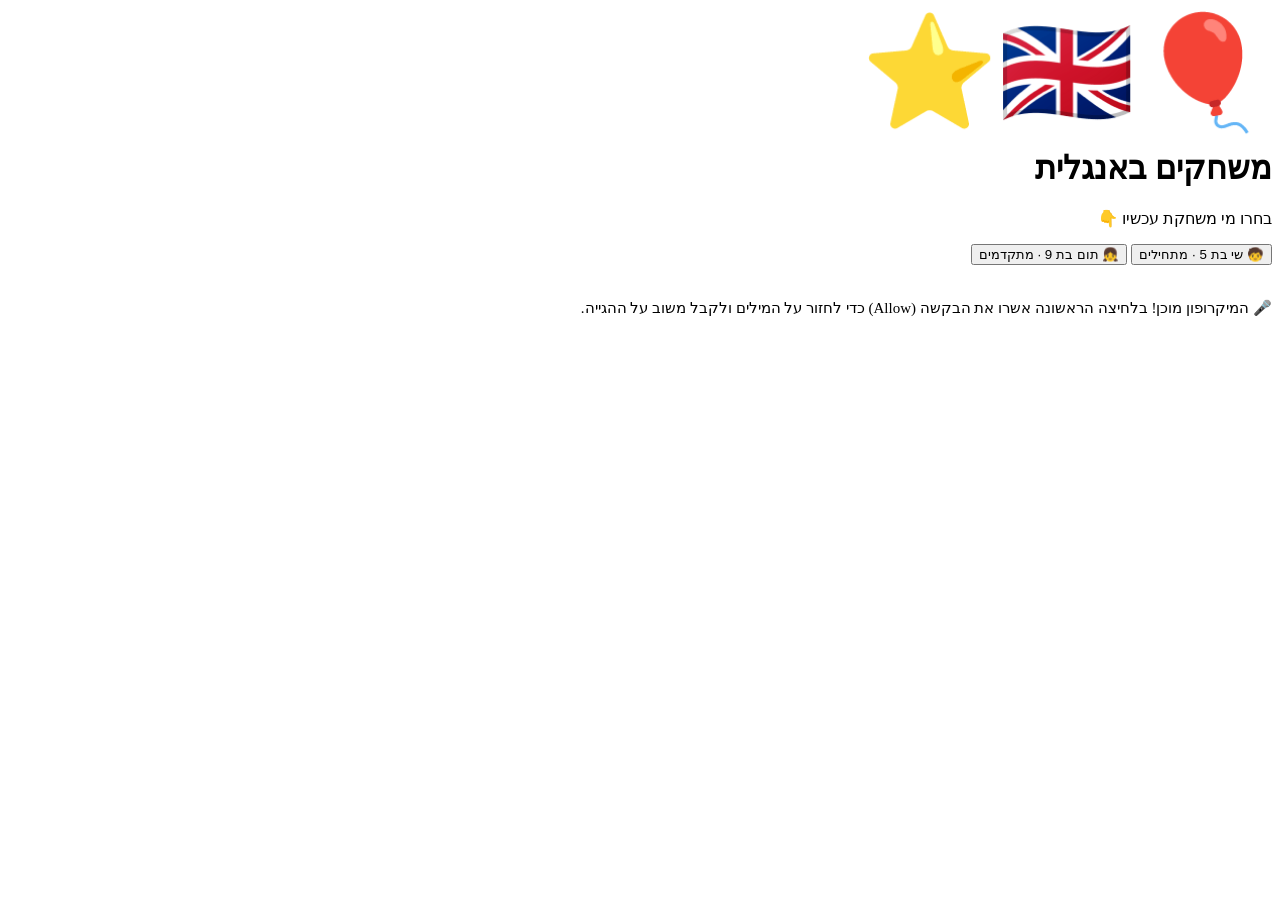
==== index.html @ ada5ebab "add index.html" ====
<!DOCTYPE html>
<html lang="he" dir="rtl">
<head>
  <meta charset="UTF-8" />
  <meta name="viewport" content="width=device-width, initial-scale=1.0, maximum-scale=1.0, user-scalable=no" />
  <title>משחקים באנגלית 🎈</title>
  <link rel="stylesheet" href="shared.css" />
  <style>
    .hero { font-size: clamp(54px, 12vw, 110px); line-height: 1; margin: 18px 0 4px; }
    .float { display:inline-block; animation: bob 3s ease-in-out infinite; }
    .float:nth-child(2){ animation-delay:.4s } .float:nth-child(3){ animation-delay:.8s }
    @keyframes bob { 0%,100%{ transform: translateY(0) } 50%{ transform: translateY(-14px) } }
    .footer-note { margin-top: 34px; color: var(--ink-soft); font-size: 15px; }
  </style>
</head>
<body>
  <div class="wrap">
    <div class="hero">
      <span class="float">🎈</span><span class="float">🇬🇧</span><span class="float">⭐</span>
    </div>
    <h1 class="page-title">משחקים באנגלית</h1>
    <p class="subtitle">בחרו מי משחקת עכשיו 👇</p>

    <div class="pickers">
      <button class="picker shai" onclick="go('shai.html')">
        <span class="ava">🧒</span>
        <span class="name">שי</span>
        <span class="age">בת 5 · מתחילים</span>
      </button>
      <button class="picker tom" onclick="go('tom.html')">
        <span class="ava">👧</span>
        <span class="name">תום</span>
        <span class="age">בת 9 · מתקדמים</span>
      </button>
    </div>

    <p class="footer-note" id="micTip"></p>
  </div>

  <script src="shared.js"></script>
  <script>
    function go(page) { soundPop(); primeAudio(); setTimeout(() => (location.href = page), 120); }
    // ברכת פתיחה קולית קצרה בעברית בלחיצה ראשונה
    document.addEventListener("pointerdown", () => speakHe("שלום! בחרו מי משחקת"), { once: true });

    // טיפ לגבי מיקרופון — תלוי אם נפתח דרך השרת (localhost) או ישירות מהקובץ
    const tip = document.getElementById("micTip");
    if (window.isSecureContext) {
      tip.innerHTML = "🎤 המיקרופון מוכן! בלחיצה הראשונה אשרו את הבקשה (Allow) כדי לחזור על המילים ולקבל משוב על ההגייה.";
    } else {
      tip.innerHTML = "💡 כדי לחזור על המילים עם משוב על ההגייה — סגרו ופתחו את המשחק עם הקובץ <b>הפעלה.bat</b> שבתיקייה (נפתח ב-Chrome עם מיקרופון). שאר המשחקים עובדים גם ככה.";
    }
  </script>
</body>
</html>
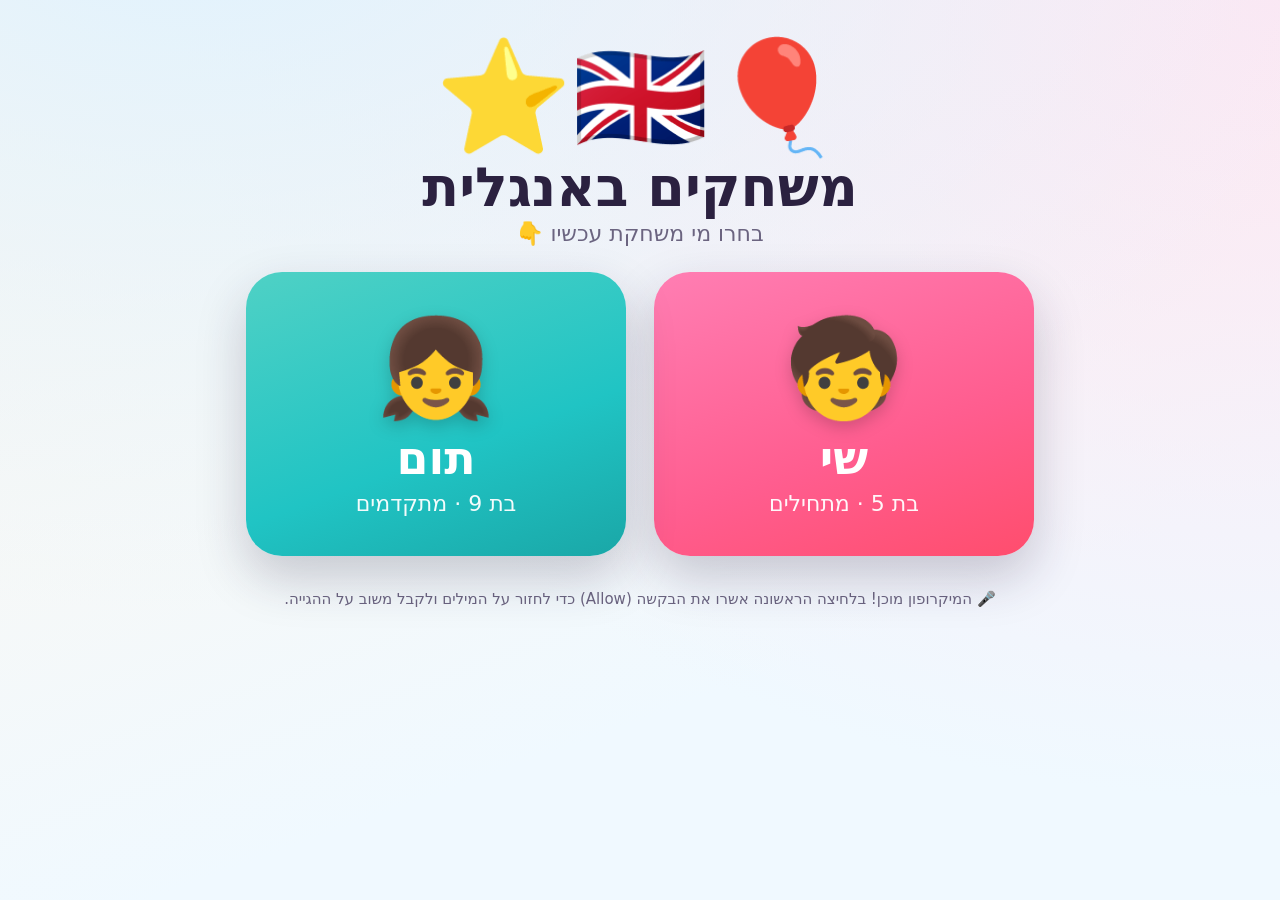
==== commit 334c4fa1: "fix: remove mistimed voice greeting on landing page" ====
--- a/index.html
+++ b/index.html
@@ -39,9 +39,11 @@
 
   <script src="shared.js"></script>
   <script>
-    function go(page) { soundPop(); primeAudio(); setTimeout(() => (location.href = page), 120); }
-    // ברכת פתיחה קולית קצרה בעברית בלחיצה ראשונה
-    document.addEventListener("pointerdown", () => speakHe("שלום! בחרו מי משחקת"), { once: true });
+    function go(page) {
+      if (window.speechSynthesis) speechSynthesis.cancel(); // לעצור כל דיבור לפני המעבר
+      soundPop(); primeAudio();
+      setTimeout(() => (location.href = page), 120);
+    }
 
     // טיפ לגבי מיקרופון — תלוי אם נפתח דרך השרת (localhost) או ישירות מהקובץ
     const tip = document.getElementById("micTip");
--- a/shared.css
+++ b/shared.css
@@ -0,0 +1,408 @@
+/* ============================================================
+   shared.css — מערכת עיצוב משותפת למשחקים
+   צבעוני, ידידותי לילדים, אותיות גדולות, כפתורים עגולים.
+   ============================================================ */
+
+:root {
+  --bg-1: #fff7ed;
+  --bg-2: #e0f2fe;
+  --ink: #2b2140;
+  --ink-soft: #6b6480;
+  --card: #ffffff;
+  --shadow: 0 14px 30px rgba(43, 33, 64, 0.14);
+  --shadow-lg: 0 22px 50px rgba(43, 33, 64, 0.22);
+  --radius: 28px;
+
+  /* ערכת צבעים מלאת חיים */
+  --pink: #ff5d8f;
+  --peach: #ff9f68;
+  --yellow: #ffd23f;
+  --green: #3ddc84;
+  --teal: #20c4c4;
+  --blue: #4d8bff;
+  --purple: #9b5de5;
+
+  /* נושאי הדמויות */
+  --shai: #ff5d8f;     /* שי בת 5 — ורוד */
+  --shai-2: #ffb3c9;
+  --tom: #20c4c4;      /* תום בת 9 — טורקיז */
+  --tom-2: #9ae6e6;
+}
+
+* { box-sizing: border-box; }
+
+html, body {
+  margin: 0;
+  padding: 0;
+  min-height: 100%;
+}
+
+body {
+  font-family: "Varela Round", "Comic Sans MS", "Trebuchet MS", "Segoe UI", system-ui, sans-serif;
+  color: var(--ink);
+  background:
+    radial-gradient(1200px 700px at 15% -10%, var(--bg-2), transparent),
+    radial-gradient(1100px 800px at 100% 0%, #fce7f3, transparent),
+    linear-gradient(160deg, var(--bg-1), #f0f9ff 70%);
+  background-attachment: fixed;
+  direction: rtl;
+  text-align: center;
+  -webkit-tap-highlight-color: transparent;
+  user-select: none;
+}
+
+/* ---------- פריסה כללית ---------- */
+.wrap {
+  max-width: 1000px;
+  margin: 0 auto;
+  padding: 24px 18px 60px;
+}
+
+.topbar {
+  display: flex;
+  align-items: center;
+  justify-content: space-between;
+  gap: 12px;
+  margin-bottom: 8px;
+}
+
+.btn-back {
+  border: none;
+  cursor: pointer;
+  background: #fff;
+  color: var(--ink);
+  font-size: 18px;
+  font-weight: 700;
+  padding: 12px 18px;
+  border-radius: 999px;
+  box-shadow: var(--shadow);
+  font-family: inherit;
+  transition: transform .12s ease;
+}
+.btn-back:hover { transform: translateY(-2px); }
+.btn-back:active { transform: scale(.95); }
+
+.score {
+  background: #fff;
+  border-radius: 999px;
+  padding: 12px 20px;
+  font-size: 20px;
+  font-weight: 800;
+  box-shadow: var(--shadow);
+}
+
+h1.page-title {
+  font-size: clamp(30px, 6vw, 54px);
+  margin: 6px 0 4px;
+  line-height: 1.1;
+  unicode-bidi: isolate;
+}
+.subtitle {
+  font-size: clamp(16px, 3vw, 22px);
+  color: var(--ink-soft);
+  margin: 0 0 26px;
+  unicode-bidi: isolate;
+}
+
+/* ---------- בחירת דמות (עמוד הבית) ---------- */
+.pickers {
+  display: flex;
+  gap: 28px;
+  flex-wrap: wrap;
+  justify-content: center;
+  margin-top: 18px;
+}
+.picker {
+  flex: 1 1 300px;
+  max-width: 380px;
+  border: none;
+  cursor: pointer;
+  font-family: inherit;
+  color: #fff;
+  border-radius: 36px;
+  padding: 40px 26px;
+  box-shadow: var(--shadow-lg);
+  transition: transform .15s ease, box-shadow .15s ease;
+  position: relative;
+  overflow: hidden;
+}
+.picker:hover { transform: translateY(-8px) scale(1.02); }
+.picker:active { transform: scale(.97); }
+.picker .ava { font-size: 96px; display: block; margin-bottom: 6px; filter: drop-shadow(0 6px 8px rgba(0,0,0,.18)); }
+.picker .name { display: block; font-size: 46px; font-weight: 900; }
+.picker .age { display: block; font-size: 22px; opacity: .95; margin-top: 6px; }
+.picker.shai { background: linear-gradient(160deg, #ff7eb3, #ff5d8f 60%, #ff4d6d); }
+.picker.tom  { background: linear-gradient(160deg, #4fd1c5, #20c4c4 60%, #1aa7a7); }
+
+/* ---------- רשת המשחקים ---------- */
+.games-grid {
+  display: grid;
+  grid-template-columns: repeat(auto-fit, minmax(210px, 1fr));
+  gap: 20px;
+  margin-top: 10px;
+}
+.game-card {
+  border: none;
+  cursor: pointer;
+  font-family: inherit;
+  color: #fff;
+  border-radius: var(--radius);
+  padding: 28px 18px;
+  box-shadow: var(--shadow);
+  transition: transform .14s ease, box-shadow .14s ease;
+  text-align: center;
+}
+.game-card:hover { transform: translateY(-6px); box-shadow: var(--shadow-lg); }
+.game-card:active { transform: scale(.96); }
+.game-card .ico { font-size: 60px; display: block; }
+.game-card .ttl { display: block; font-size: 24px; font-weight: 800; margin-top: 10px; unicode-bidi: isolate; }
+.game-card .sub { display: block; font-size: 15px; opacity: .95; margin-top: 4px; font-weight: 600; unicode-bidi: isolate; }
+
+.c-pink   { background: linear-gradient(160deg, #ff8fb1, var(--pink)); }
+.c-peach  { background: linear-gradient(160deg, #ffbf91, var(--peach)); }
+.c-yellow { background: linear-gradient(160deg, #ffe07a, var(--yellow)); color: #6b5500; }
+.c-green  { background: linear-gradient(160deg, #7defab, var(--green)); }
+.c-teal   { background: linear-gradient(160deg, #6fe0e0, var(--teal)); }
+.c-blue   { background: linear-gradient(160deg, #84adff, var(--blue)); }
+.c-purple { background: linear-gradient(160deg, #c08bf0, var(--purple)); }
+
+/* ---------- מסך משחק ---------- */
+.stage {
+  background: var(--card);
+  border-radius: 34px;
+  box-shadow: var(--shadow-lg);
+  padding: 30px 22px 38px;
+  margin-top: 14px;
+  min-height: 420px;
+  display: flex;
+  flex-direction: column;
+  align-items: center;
+  justify-content: center;
+  gap: 18px;
+}
+.hidden { display: none !important; }
+
+.prompt-he { font-size: clamp(20px, 4vw, 28px); font-weight: 800; color: var(--ink); }
+.prompt-en { font-size: clamp(18px, 3.5vw, 24px); font-weight: 700; color: var(--ink-soft); }
+
+.big-emoji {
+  font-size: clamp(110px, 26vw, 190px);
+  line-height: 1;
+  filter: drop-shadow(0 10px 14px rgba(0,0,0,.16));
+  animation: pop .4s ease;
+}
+.big-word {
+  font-size: clamp(40px, 9vw, 78px);
+  font-weight: 900;
+  letter-spacing: 2px;
+  direction: ltr;
+}
+
+@keyframes pop { 0% { transform: scale(.4); opacity: 0; } 70% { transform: scale(1.12); } 100% { transform: scale(1); opacity: 1; } }
+
+/* כפתורי פעולה גדולים */
+.actions { display: flex; gap: 14px; flex-wrap: wrap; justify-content: center; }
+.action {
+  border: none;
+  cursor: pointer;
+  font-family: inherit;
+  font-size: 22px;
+  font-weight: 800;
+  color: #fff;
+  padding: 18px 26px;
+  border-radius: 999px;
+  box-shadow: var(--shadow);
+  transition: transform .12s ease, filter .12s ease;
+  display: inline-flex;
+  align-items: center;
+  gap: 10px;
+}
+.action:hover { transform: translateY(-3px); filter: brightness(1.05); }
+.action:active { transform: scale(.95); }
+.action:disabled { opacity: .5; cursor: default; transform: none; }
+.action.listen { background: linear-gradient(160deg, #84adff, var(--blue)); }
+.action.speak  { background: linear-gradient(160deg, #ff8fb1, var(--pink)); }
+.action.next   { background: linear-gradient(160deg, #7defab, var(--green)); color: #0a4a26; }
+.action.ghost  { background: #eef0f6; color: var(--ink); box-shadow: none; }
+
+/* מצב הקלטה — דופק */
+.action.recording { animation: rec 1s ease-in-out infinite; }
+@keyframes rec { 0%,100% { box-shadow: 0 0 0 0 rgba(255,93,143,.6); } 50% { box-shadow: 0 0 0 18px rgba(255,93,143,0); } }
+
+/* בועת משוב */
+.feedback {
+  min-height: 56px;
+  font-size: clamp(20px, 4vw, 26px);
+  font-weight: 800;
+  padding: 10px 22px;
+  border-radius: 22px;
+  transition: all .2s ease;
+}
+.feedback.great { background: #dcfce7; color: #166534; animation: pop .35s ease; }
+.feedback.close { background: #fef9c3; color: #854d0e; }
+.feedback.try   { background: #fee2e2; color: #991b1b; }
+.feedback.heard { background: #e0e7ff; color: #3730a3; font-size: 18px; }
+
+/* בחירה מרובה (תמונות / מילים) */
+.choices {
+  display: grid;
+  grid-template-columns: repeat(auto-fit, minmax(130px, 1fr));
+  gap: 16px;
+  width: 100%;
+  max-width: 640px;
+}
+.choice {
+  border: 4px solid transparent;
+  cursor: pointer;
+  font-family: inherit;
+  background: #f8f9ff;
+  border-radius: 26px;
+  padding: 22px 10px;
+  box-shadow: var(--shadow);
+  transition: transform .12s ease, border-color .12s ease;
+}
+.choice:hover { transform: translateY(-4px); }
+.choice:active { transform: scale(.95); }
+.choice .ce { font-size: 64px; display: block; }
+.choice .cw { font-size: 26px; font-weight: 800; margin-top: 6px; direction: ltr; }
+.choice.correct { border-color: var(--green); background: #dcfce7; }
+.choice.wrong   { border-color: var(--pink); background: #fee2e2; animation: shake .4s; }
+@keyframes shake { 0%,100% { transform: translateX(0); } 25% { transform: translateX(-8px); } 75% { transform: translateX(8px); } }
+
+/* אותיות (זיהוי אות ראשונה / השלמת אותיות) */
+.letters { display: flex; gap: 10px; justify-content: center; flex-wrap: wrap; direction: ltr; }
+.letter {
+  width: 64px; height: 78px;
+  display: grid; place-items: center;
+  font-size: 44px; font-weight: 900;
+  background: #f1f5ff; border-radius: 16px;
+  box-shadow: inset 0 -4px 0 rgba(0,0,0,.06);
+}
+.letter.blank { background: #fff3bf; color: var(--ink-soft); border: 3px dashed #e0c200; }
+.letter.filled { background: #dcfce7; }
+.letter-pick {
+  border: none; cursor: pointer; font-family: inherit;
+  width: 64px; height: 64px; font-size: 36px; font-weight: 900;
+  border-radius: 16px; color: #fff;
+  background: linear-gradient(160deg, #c08bf0, var(--purple));
+  box-shadow: var(--shadow); transition: transform .1s ease;
+}
+.letter-pick:hover { transform: translateY(-3px); }
+.letter-pick:active { transform: scale(.9); }
+.letter-pick:disabled { opacity: .35; }
+
+/* קלפי זיכרון */
+.memory {
+  display: grid;
+  grid-template-columns: repeat(4, 1fr);
+  gap: 12px;
+  width: 100%;
+  max-width: 560px;
+}
+.mcard {
+  aspect-ratio: 1;
+  border: none; cursor: pointer; font-family: inherit;
+  border-radius: 18px;
+  font-size: 44px; font-weight: 800;
+  background: linear-gradient(160deg, #84adff, var(--blue));
+  color: #fff;
+  box-shadow: var(--shadow);
+  transition: transform .15s ease;
+  display: grid; place-items: center;
+}
+.mcard .face { display: none; direction: ltr; }
+.mcard.up { background: #fff; color: var(--ink); }
+.mcard.up .face { display: block; }
+.mcard.up .back { display: none; }
+.mcard.matched { background: #dcfce7; cursor: default; animation: pop .3s ease; }
+.mcard:active { transform: scale(.95); }
+
+/* פירור הוראות בראש המסך */
+.hint {
+  display: inline-flex; align-items: center; gap: 8px;
+  background: #fff; border-radius: 999px;
+  padding: 8px 16px; font-size: 16px; font-weight: 700;
+  color: var(--ink-soft); box-shadow: var(--shadow);
+  cursor: pointer;
+}
+
+/* קונפטי */
+#confetti { position: fixed; inset: 0; pointer-events: none; z-index: 50; }
+
+/* כוכבים שנאספו */
+.stars { font-size: 28px; letter-spacing: 4px; }
+
+@media (max-width: 560px) {
+  .memory { grid-template-columns: repeat(4, 1fr); }
+  .letter, .letter-pick { width: 50px; }
+  .letter { height: 64px; font-size: 34px; }
+}
+
+/* ---------- מסך התקדמות / שלבים ---------- */
+.level-badge {
+  font-size: clamp(54px, 12vw, 90px);
+  font-weight: 900;
+  line-height: 1;
+}
+.level-cap { font-size: clamp(18px, 4vw, 24px); color: var(--ink-soft); font-weight: 800; }
+.bar {
+  width: min(560px, 92%);
+  height: 30px;
+  background: #eef0f6;
+  border-radius: 999px;
+  overflow: hidden;
+  box-shadow: inset 0 2px 6px rgba(0,0,0,.08);
+}
+.bar > i {
+  display: block; height: 100%;
+  background: linear-gradient(90deg, var(--green), var(--teal), var(--blue));
+  border-radius: 999px;
+  transition: width .5s ease;
+}
+.trophies {
+  display: flex; gap: 8px; flex-wrap: wrap; justify-content: center;
+  font-size: 34px; min-height: 40px;
+}
+.trophies .none { font-size: 18px; color: var(--ink-soft); font-weight: 700; }
+
+.days-table {
+  width: min(560px, 96%);
+  border-collapse: collapse;
+  background: #fff;
+  border-radius: 20px;
+  overflow: hidden;
+  box-shadow: var(--shadow);
+  font-size: 18px;
+}
+.days-table th { background: #f1f5ff; padding: 12px; font-weight: 800; }
+.days-table td { padding: 12px; border-top: 2px solid #f1f5ff; font-weight: 700; }
+.days-table td.pts { color: var(--green); font-weight: 900; }
+.days-table tr.today td { background: #fff7ed; }
+.days-empty { color: var(--ink-soft); font-weight: 700; }
+
+/* ---------- חגיגת אליפות ---------- */
+.champ-overlay {
+  position: fixed; inset: 0; z-index: 60;
+  display: grid; place-items: center;
+  background: rgba(43,33,64,.55);
+  backdrop-filter: blur(4px);
+  animation: pop .4s ease;
+}
+.champ-card {
+  background: linear-gradient(160deg, #fff, #fff7ed);
+  border-radius: 36px; padding: 40px 34px; max-width: 420px; width: 88%;
+  box-shadow: var(--shadow-lg); text-align: center;
+}
+.champ-card .cup { font-size: 110px; animation: bob 1.4s ease-in-out infinite; }
+@keyframes bob { 0%,100%{transform:translateY(0)} 50%{transform:translateY(-12px)} }
+.champ-card h2 { font-size: 38px; margin: 6px 0; color: var(--pink); }
+.champ-card p { font-size: 20px; color: var(--ink-soft); margin: 4px 0 22px; }
+
+/* ---------- הודעת מיקרופון ---------- */
+.mic-note {
+  background: #fff7ed; border: 3px dashed #ffb37a;
+  border-radius: 18px; padding: 14px 18px; margin-top: 8px;
+  font-size: 16px; font-weight: 700; color: #9a5a00;
+  max-width: 560px;
+}
+.mic-note b { color: #cf6a00; }
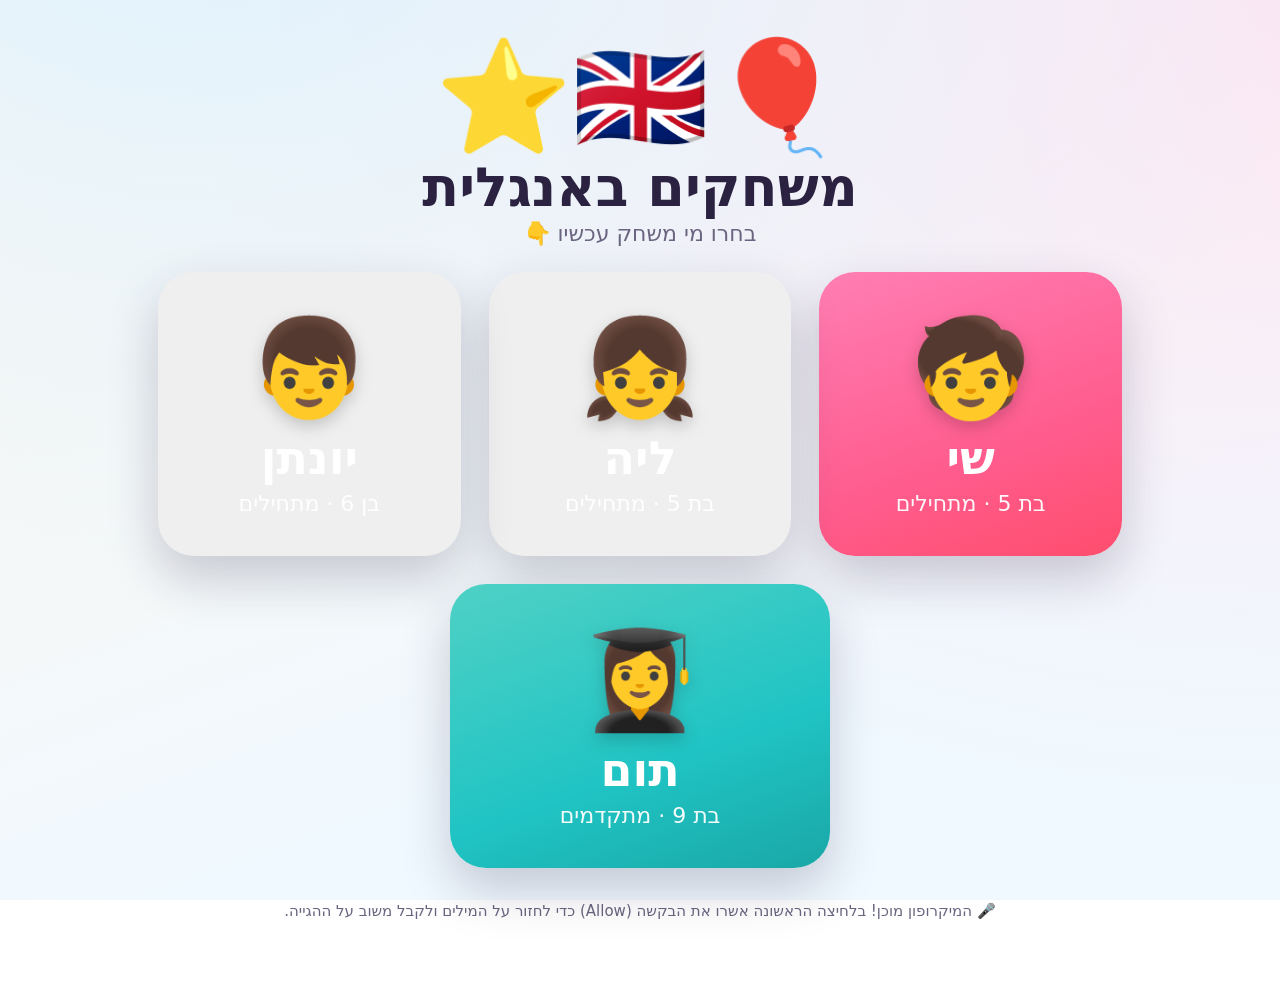
==== commit 38360b74: "landing: 4 pickers (Shai, Lia, Yonatan, Tom)" ====
--- a/index.html
+++ b/index.html
@@ -4,7 +4,7 @@
   <meta charset="UTF-8" />
   <meta name="viewport" content="width=device-width, initial-scale=1.0, maximum-scale=1.0, user-scalable=no" />
   <title>משחקים באנגלית 🎈</title>
-  <link rel="stylesheet" href="shared.css" />
+  <script>document.write('<link rel="stylesheet" href="shared.css?t=' + Date.now() + '">');</script>
   <style>
     .hero { font-size: clamp(54px, 12vw, 110px); line-height: 1; margin: 18px 0 4px; }
     .float { display:inline-block; animation: bob 3s ease-in-out infinite; }
@@ -19,7 +19,7 @@
       <span class="float">🎈</span><span class="float">🇬🇧</span><span class="float">⭐</span>
     </div>
     <h1 class="page-title">משחקים באנגלית</h1>
-    <p class="subtitle">בחרו מי משחקת עכשיו 👇</p>
+    <p class="subtitle">בחרו מי משחק עכשיו 👇</p>
 
     <div class="pickers">
       <button class="picker shai" onclick="go('shai.html')">
@@ -27,8 +27,18 @@
         <span class="name">שי</span>
         <span class="age">בת 5 · מתחילים</span>
       </button>
+      <button class="picker lia" onclick="go('lia.html')">
+        <span class="ava">👧</span>
+        <span class="name">ליה</span>
+        <span class="age">בת 5 · מתחילים</span>
+      </button>
+      <button class="picker yonatan" onclick="go('yonatan.html')">
+        <span class="ava">👦</span>
+        <span class="name">יונתן</span>
+        <span class="age">בן 6 · מתחילים</span>
+      </button>
       <button class="picker tom" onclick="go('tom.html')">
-        <span class="ava">👧</span>
+        <span class="ava">👩‍🎓</span>
         <span class="name">תום</span>
         <span class="age">בת 9 · מתקדמים</span>
       </button>
@@ -37,7 +47,7 @@
     <p class="footer-note" id="micTip"></p>
   </div>
 
-  <script src="shared.js"></script>
+  <script>document.write('<script src="shared.js?t=' + Date.now() + '"><\/script>');</script>
   <script>
     function go(page) {
       if (window.speechSynthesis) speechSynthesis.cancel(); // לעצור כל דיבור לפני המעבר
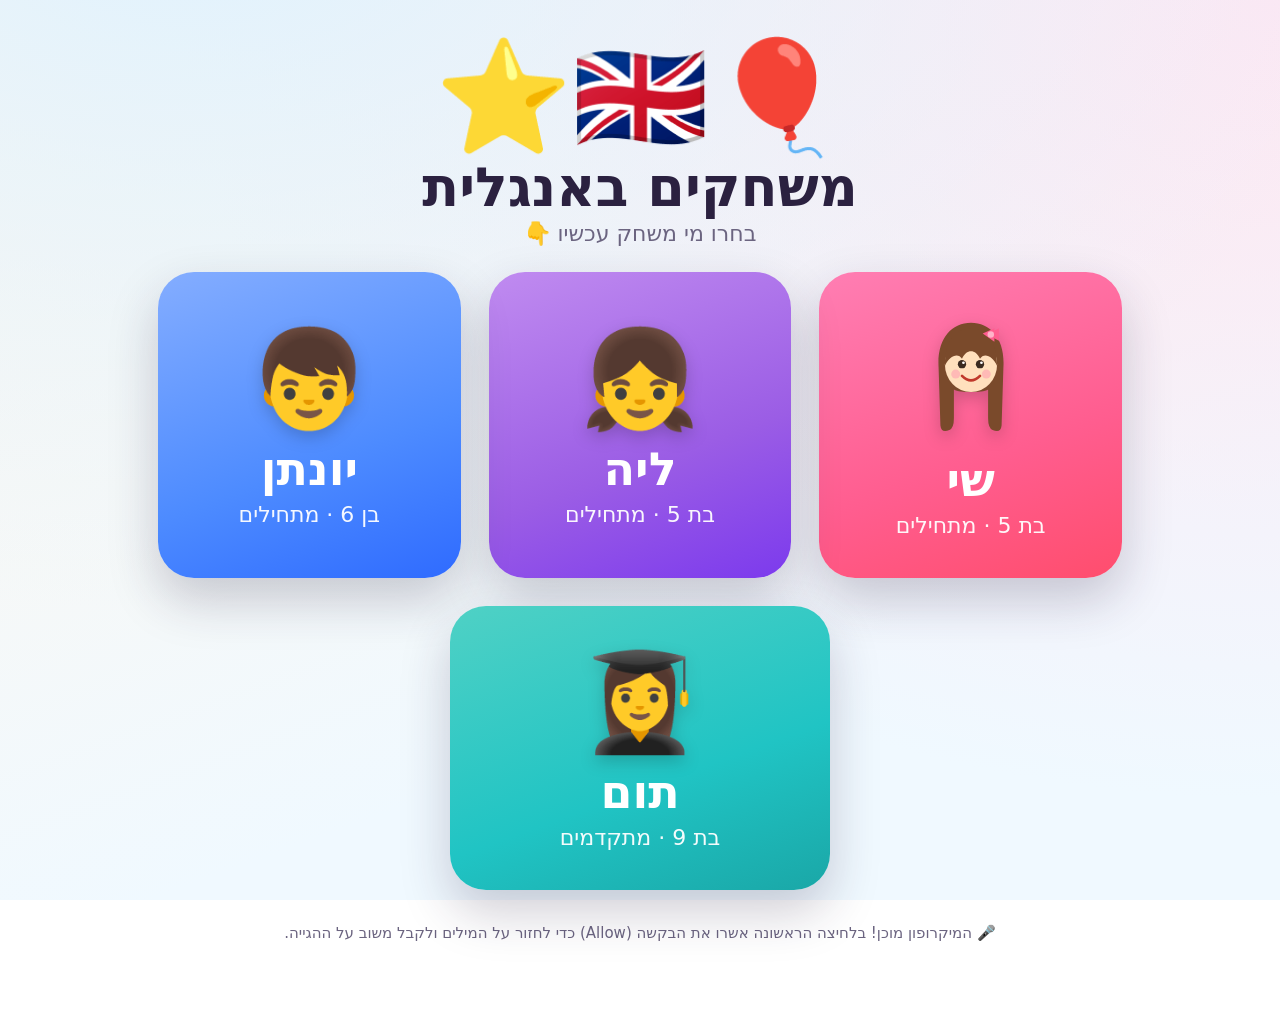
==== commit aa73366e: "Add files via upload" ====
--- a/index.html
+++ b/index.html
@@ -23,7 +23,30 @@
 
     <div class="pickers">
       <button class="picker shai" onclick="go('shai.html')">
-        <span class="ava">🧒</span>
+        <span class="ava" aria-hidden="true">
+          <svg class="ava-svg" viewBox="0 0 120 150" xmlns="http://www.w3.org/2000/svg">
+            <!-- שיער ארוך מאחור -->
+            <path d="M24 62 C22 30 38 12 60 12 C82 12 98 30 96 62 L94 126 Q93 135 84 131 Q79 129 79 118 L79 86 C72 90 48 90 41 86 L41 118 Q41 129 36 131 Q27 135 26 126 Z" fill="#7a4a2b"/>
+            <!-- פנים -->
+            <ellipse cx="60" cy="58" rx="29" ry="31" fill="#ffe0bd"/>
+            <!-- פוני -->
+            <path d="M31 60 C31 30 44 18 60 18 C76 18 89 30 89 60 C84 48 74 45 70 52 C65 41 55 41 50 52 C46 45 36 48 31 60 Z" fill="#7a4a2b"/>
+            <!-- עיניים -->
+            <circle cx="50" cy="58" r="4.6" fill="#3a2a20"/>
+            <circle cx="70" cy="58" r="4.6" fill="#3a2a20"/>
+            <circle cx="51.6" cy="56.4" r="1.5" fill="#fff"/>
+            <circle cx="71.6" cy="56.4" r="1.5" fill="#fff"/>
+            <!-- לחיים -->
+            <circle cx="43" cy="69" r="5" fill="#ff9ab0" opacity=".55"/>
+            <circle cx="77" cy="69" r="5" fill="#ff9ab0" opacity=".55"/>
+            <!-- חיוך -->
+            <path d="M50 71 Q60 81 70 71" stroke="#c0392b" stroke-width="3" fill="none" stroke-linecap="round"/>
+            <!-- פפיון ורוד -->
+            <path d="M73 24 L86 18 L86 33 Z" fill="#ff5d8f"/>
+            <path d="M91 18 L78 25 L91 32 Z" fill="#ff5d8f"/>
+            <circle cx="82" cy="25" r="3.6" fill="#ffb3c9"/>
+          </svg>
+        </span>
         <span class="name">שי</span>
         <span class="age">בת 5 · מתחילים</span>
       </button>
--- a/shared.css
+++ b/shared.css
@@ -129,10 +129,15 @@
 .picker:hover { transform: translateY(-8px) scale(1.02); }
 .picker:active { transform: scale(.97); }
 .picker .ava { font-size: 96px; display: block; margin-bottom: 6px; filter: drop-shadow(0 6px 8px rgba(0,0,0,.18)); }
+.ava-svg { width: 108px; height: auto; display: block; margin: 0 auto; }
+.hero-ava { display: flex; justify-content: center; margin-bottom: 2px; filter: drop-shadow(0 6px 8px rgba(0,0,0,.15)); }
+.hero-ava .ava-svg { width: 96px; }
 .picker .name { display: block; font-size: 46px; font-weight: 900; }
 .picker .age { display: block; font-size: 22px; opacity: .95; margin-top: 6px; }
-.picker.shai { background: linear-gradient(160deg, #ff7eb3, #ff5d8f 60%, #ff4d6d); }
-.picker.tom  { background: linear-gradient(160deg, #4fd1c5, #20c4c4 60%, #1aa7a7); }
+.picker.shai    { background: linear-gradient(160deg, #ff7eb3, #ff5d8f 60%, #ff4d6d); }
+.picker.lia     { background: linear-gradient(160deg, #c08bf0, #9b5de5 60%, #7c3aed); }
+.picker.yonatan { background: linear-gradient(160deg, #84adff, #4d8bff 60%, #2f6bff); }
+.picker.tom     { background: linear-gradient(160deg, #4fd1c5, #20c4c4 60%, #1aa7a7); }
 
 /* ---------- רשת המשחקים ---------- */
 .games-grid {
@@ -198,6 +203,40 @@
   direction: ltr;
 }
 
+/* משפטים (משחק "קצת עליי") */
+.sentence-en {
+  font-size: clamp(26px, 6vw, 46px);
+  font-weight: 900;
+  direction: ltr;
+  color: var(--ink);
+  line-height: 1.15;
+  padding: 0 8px;
+}
+.sentence-he {
+  font-size: clamp(18px, 4vw, 26px);
+  font-weight: 800;
+  color: var(--ink-soft);
+  unicode-bidi: isolate;
+}
+/* שורת העברית כלחיצה — לוחצים כדי לשמוע את ההסבר */
+.he-say {
+  font-family: inherit;
+  border: 2px dashed #d9b3e6;
+  background: #faf5ff;
+  border-radius: 16px;
+  padding: 8px 16px;
+  cursor: pointer;
+  transition: transform .12s ease, background .12s ease;
+}
+.he-say:hover { transform: translateY(-2px); background: #f3e8ff; }
+.he-say:active { transform: scale(.96); }
+.dots { display: flex; gap: 8px; justify-content: center; }
+.dots span {
+  width: 12px; height: 12px; border-radius: 999px;
+  background: #e6e1ef; box-shadow: inset 0 1px 2px rgba(0,0,0,.1);
+}
+.dots span.on { background: linear-gradient(160deg, #ff8fb1, var(--pink)); }
+
 @keyframes pop { 0% { transform: scale(.4); opacity: 0; } 70% { transform: scale(1.12); } 100% { transform: scale(1); opacity: 1; } }
 
 /* כפתורי פעולה גדולים */
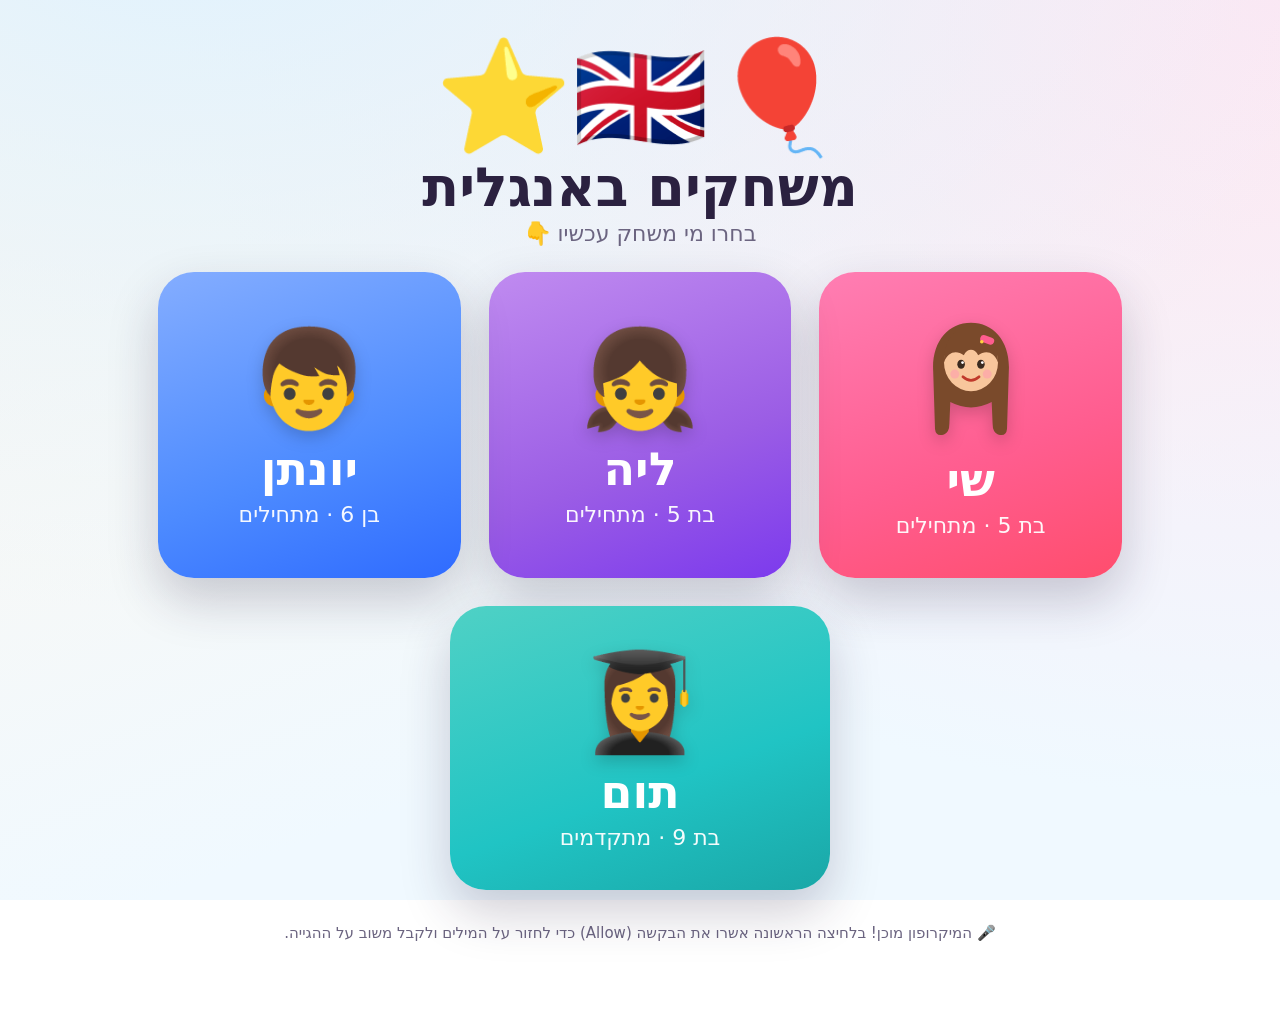
==== commit f9ff46b0: "Add files via upload" ====
--- a/index.html
+++ b/index.html
@@ -25,26 +25,25 @@
       <button class="picker shai" onclick="go('shai.html')">
         <span class="ava" aria-hidden="true">
           <svg class="ava-svg" viewBox="0 0 120 150" xmlns="http://www.w3.org/2000/svg">
-            <!-- שיער ארוך מאחור -->
-            <path d="M24 62 C22 30 38 12 60 12 C82 12 98 30 96 62 L94 126 Q93 135 84 131 Q79 129 79 118 L79 86 C72 90 48 90 41 86 L41 118 Q41 129 36 131 Q27 135 26 126 Z" fill="#7a4a2b"/>
+            <!-- שיער ארוך מאחור (כמו הילדה של ליה, רק ארוך) -->
+            <path d="M18 66 C16 34 34 12 60 12 C86 12 104 34 102 66 L100 130 Q99 139 90 136 Q84 134 84 124 L83 100 Q60 112 37 100 L36 124 Q36 134 30 136 Q21 139 20 130 Z" fill="#7a4a2b"/>
             <!-- פנים -->
-            <ellipse cx="60" cy="58" rx="29" ry="31" fill="#ffe0bd"/>
-            <!-- פוני -->
-            <path d="M31 60 C31 30 44 18 60 18 C76 18 89 30 89 60 C84 48 74 45 70 52 C65 41 55 41 50 52 C46 45 36 48 31 60 Z" fill="#7a4a2b"/>
+            <ellipse cx="60" cy="56" rx="30" ry="32" fill="#f8c69c"/>
+            <!-- פוני (תספורת אמוג'י) -->
+            <path d="M30 56 C30 28 44 16 60 16 C76 16 90 28 90 56 C86 44 76 42 68 48 C64 40 56 40 52 48 C44 42 34 44 30 56 Z" fill="#7a4a2b"/>
             <!-- עיניים -->
-            <circle cx="50" cy="58" r="4.6" fill="#3a2a20"/>
-            <circle cx="70" cy="58" r="4.6" fill="#3a2a20"/>
-            <circle cx="51.6" cy="56.4" r="1.5" fill="#fff"/>
-            <circle cx="71.6" cy="56.4" r="1.5" fill="#fff"/>
+            <ellipse cx="49" cy="58" rx="4.2" ry="5" fill="#3a2a20"/>
+            <ellipse cx="71" cy="58" rx="4.2" ry="5" fill="#3a2a20"/>
+            <circle cx="50.6" cy="56.2" r="1.5" fill="#fff"/>
+            <circle cx="72.6" cy="56.2" r="1.5" fill="#fff"/>
             <!-- לחיים -->
-            <circle cx="43" cy="69" r="5" fill="#ff9ab0" opacity=".55"/>
-            <circle cx="77" cy="69" r="5" fill="#ff9ab0" opacity=".55"/>
+            <circle cx="42" cy="69" r="5" fill="#ff9ab0" opacity=".55"/>
+            <circle cx="78" cy="69" r="5" fill="#ff9ab0" opacity=".55"/>
             <!-- חיוך -->
-            <path d="M50 71 Q60 81 70 71" stroke="#c0392b" stroke-width="3" fill="none" stroke-linecap="round"/>
-            <!-- פפיון ורוד -->
-            <path d="M73 24 L86 18 L86 33 Z" fill="#ff5d8f"/>
-            <path d="M91 18 L78 25 L91 32 Z" fill="#ff5d8f"/>
-            <circle cx="82" cy="25" r="3.6" fill="#ffb3c9"/>
+            <path d="M51 72 Q60 80 69 72" stroke="#c0392b" stroke-width="3" fill="none" stroke-linecap="round"/>
+            <!-- סיכת שיער ורודה -->
+            <rect x="70" y="27" width="16" height="8" rx="4" transform="rotate(20 78 31)" fill="#ff5d8f"/>
+            <circle cx="72" cy="33" r="2" fill="#ffd23f"/>
           </svg>
         </span>
         <span class="name">שי</span>
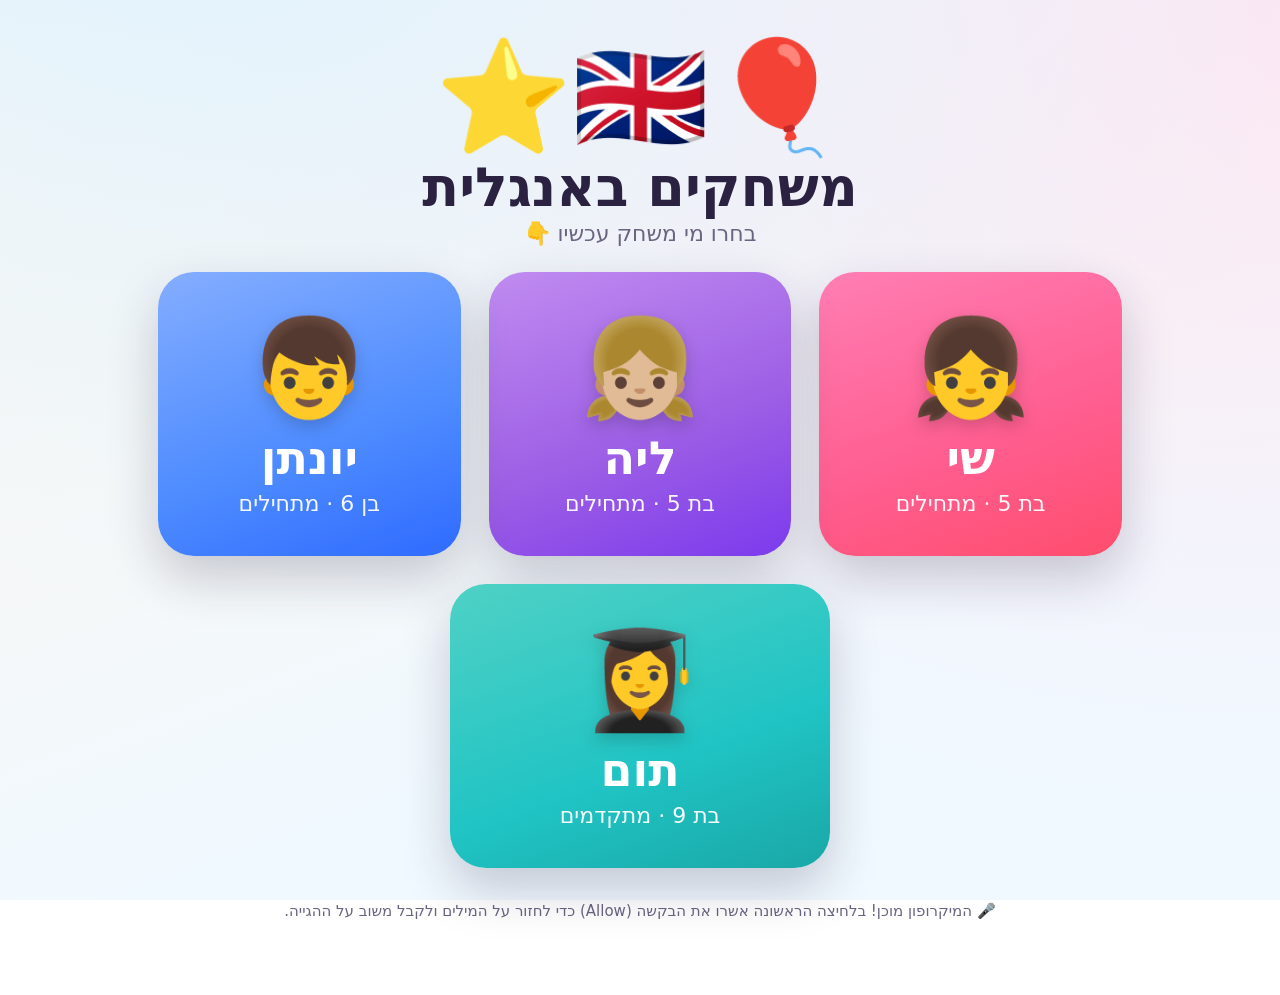
==== commit bb0b44bf: "Add files via upload" ====
--- a/index.html
+++ b/index.html
@@ -23,34 +23,12 @@
 
     <div class="pickers">
       <button class="picker shai" onclick="go('shai.html')">
-        <span class="ava" aria-hidden="true">
-          <svg class="ava-svg" viewBox="0 0 120 150" xmlns="http://www.w3.org/2000/svg">
-            <!-- שיער ארוך מאחור (כמו הילדה של ליה, רק ארוך) -->
-            <path d="M18 66 C16 34 34 12 60 12 C86 12 104 34 102 66 L100 130 Q99 139 90 136 Q84 134 84 124 L83 100 Q60 112 37 100 L36 124 Q36 134 30 136 Q21 139 20 130 Z" fill="#7a4a2b"/>
-            <!-- פנים -->
-            <ellipse cx="60" cy="56" rx="30" ry="32" fill="#f8c69c"/>
-            <!-- פוני (תספורת אמוג'י) -->
-            <path d="M30 56 C30 28 44 16 60 16 C76 16 90 28 90 56 C86 44 76 42 68 48 C64 40 56 40 52 48 C44 42 34 44 30 56 Z" fill="#7a4a2b"/>
-            <!-- עיניים -->
-            <ellipse cx="49" cy="58" rx="4.2" ry="5" fill="#3a2a20"/>
-            <ellipse cx="71" cy="58" rx="4.2" ry="5" fill="#3a2a20"/>
-            <circle cx="50.6" cy="56.2" r="1.5" fill="#fff"/>
-            <circle cx="72.6" cy="56.2" r="1.5" fill="#fff"/>
-            <!-- לחיים -->
-            <circle cx="42" cy="69" r="5" fill="#ff9ab0" opacity=".55"/>
-            <circle cx="78" cy="69" r="5" fill="#ff9ab0" opacity=".55"/>
-            <!-- חיוך -->
-            <path d="M51 72 Q60 80 69 72" stroke="#c0392b" stroke-width="3" fill="none" stroke-linecap="round"/>
-            <!-- סיכת שיער ורודה -->
-            <rect x="70" y="27" width="16" height="8" rx="4" transform="rotate(20 78 31)" fill="#ff5d8f"/>
-            <circle cx="72" cy="33" r="2" fill="#ffd23f"/>
-          </svg>
-        </span>
+        <span class="ava">👧</span>
         <span class="name">שי</span>
         <span class="age">בת 5 · מתחילים</span>
       </button>
       <button class="picker lia" onclick="go('lia.html')">
-        <span class="ava">👧</span>
+        <span class="ava">👧🏼</span>
         <span class="name">ליה</span>
         <span class="age">בת 5 · מתחילים</span>
       </button>
